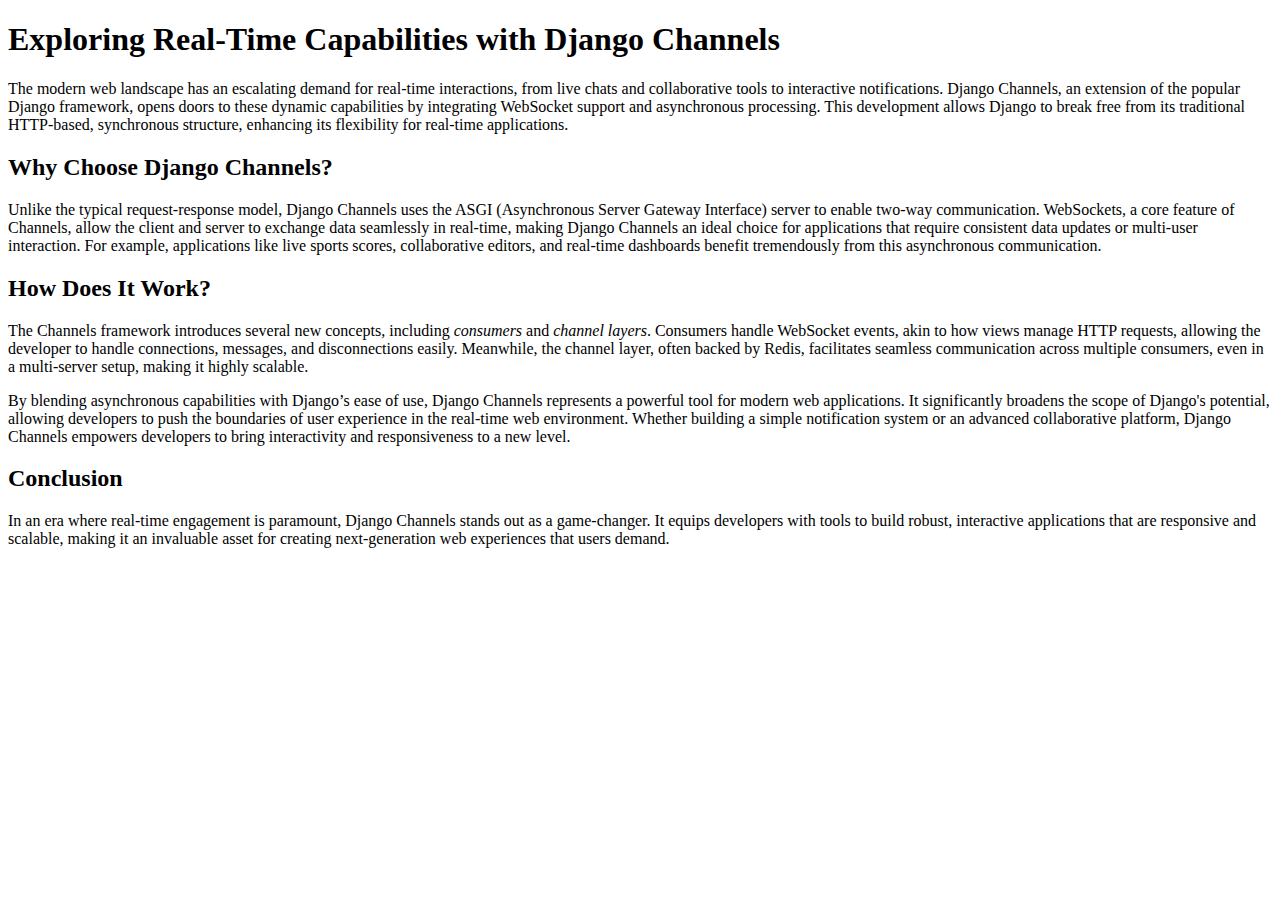
==== Blogs/27.10.2024.html @ a92da126 "Added some config files and published a new blog" ====
<!DOCTYPE html>
<html lang="en">
<head>
    <meta charset="UTF-8">
    <meta name="viewport" content="width=device-width, initial-scale=1.0">
    <title>Exploring Real-Time Capabilities with Django Channels</title>
    <link rel="stylesheet" href="../UI/style.css">
</head>
<body>
    <div class="center">
    <h1>Exploring Real-Time Capabilities with Django Channels</h1>
    
    <p>
        The modern web landscape has an escalating demand for real-time interactions,
        from live chats and collaborative tools to interactive notifications.
        Django Channels, an extension of the popular Django framework, opens doors to these dynamic capabilities by integrating WebSocket support and asynchronous processing.
        This development allows Django to break free from its traditional HTTP-based, synchronous structure, enhancing its flexibility for real-time applications.
    </p>
    
    <h2>Why Choose Django Channels?</h2>
    
    <p>
        Unlike the typical request-response model, Django Channels uses the ASGI (Asynchronous Server Gateway Interface) server to enable two-way communication.
        WebSockets, a core feature of Channels, allow the client and server to exchange data seamlessly in real-time, making Django Channels an ideal choice for applications that require consistent data updates or multi-user interaction.
        For example, applications like live sports scores, collaborative editors, and real-time dashboards benefit tremendously from this asynchronous communication.
    </p>

    <h2>How Does It Work?</h2>
    
    <p>
        The Channels framework introduces several new concepts, including <em>consumers</em> and <em>channel layers</em>. Consumers handle WebSocket events, akin to how views manage HTTP requests, allowing the developer to handle connections, messages, and disconnections easily.
        Meanwhile, the channel layer, often backed by Redis, facilitates seamless communication across multiple consumers, even in a multi-server setup, making it highly scalable.
    </p>
    
    <p>
        By blending asynchronous capabilities with Django’s ease of use, Django Channels represents a powerful tool for modern web applications.
        It significantly broadens the scope of Django's potential, allowing developers to push the boundaries of user experience in the real-time web environment.
        Whether building a simple notification system or an advanced collaborative platform, Django Channels empowers developers to bring interactivity and responsiveness to a new level.
    </p>
    
    <h2>Conclusion</h2>
    
    <p>
        In an era where real-time engagement is paramount, Django Channels stands out as a game-changer. It equips developers with tools to build robust, interactive applications that are responsive and scalable, making it an invaluable asset for creating next-generation web experiences that users demand.
    </p>
</div>
</body>
</html>
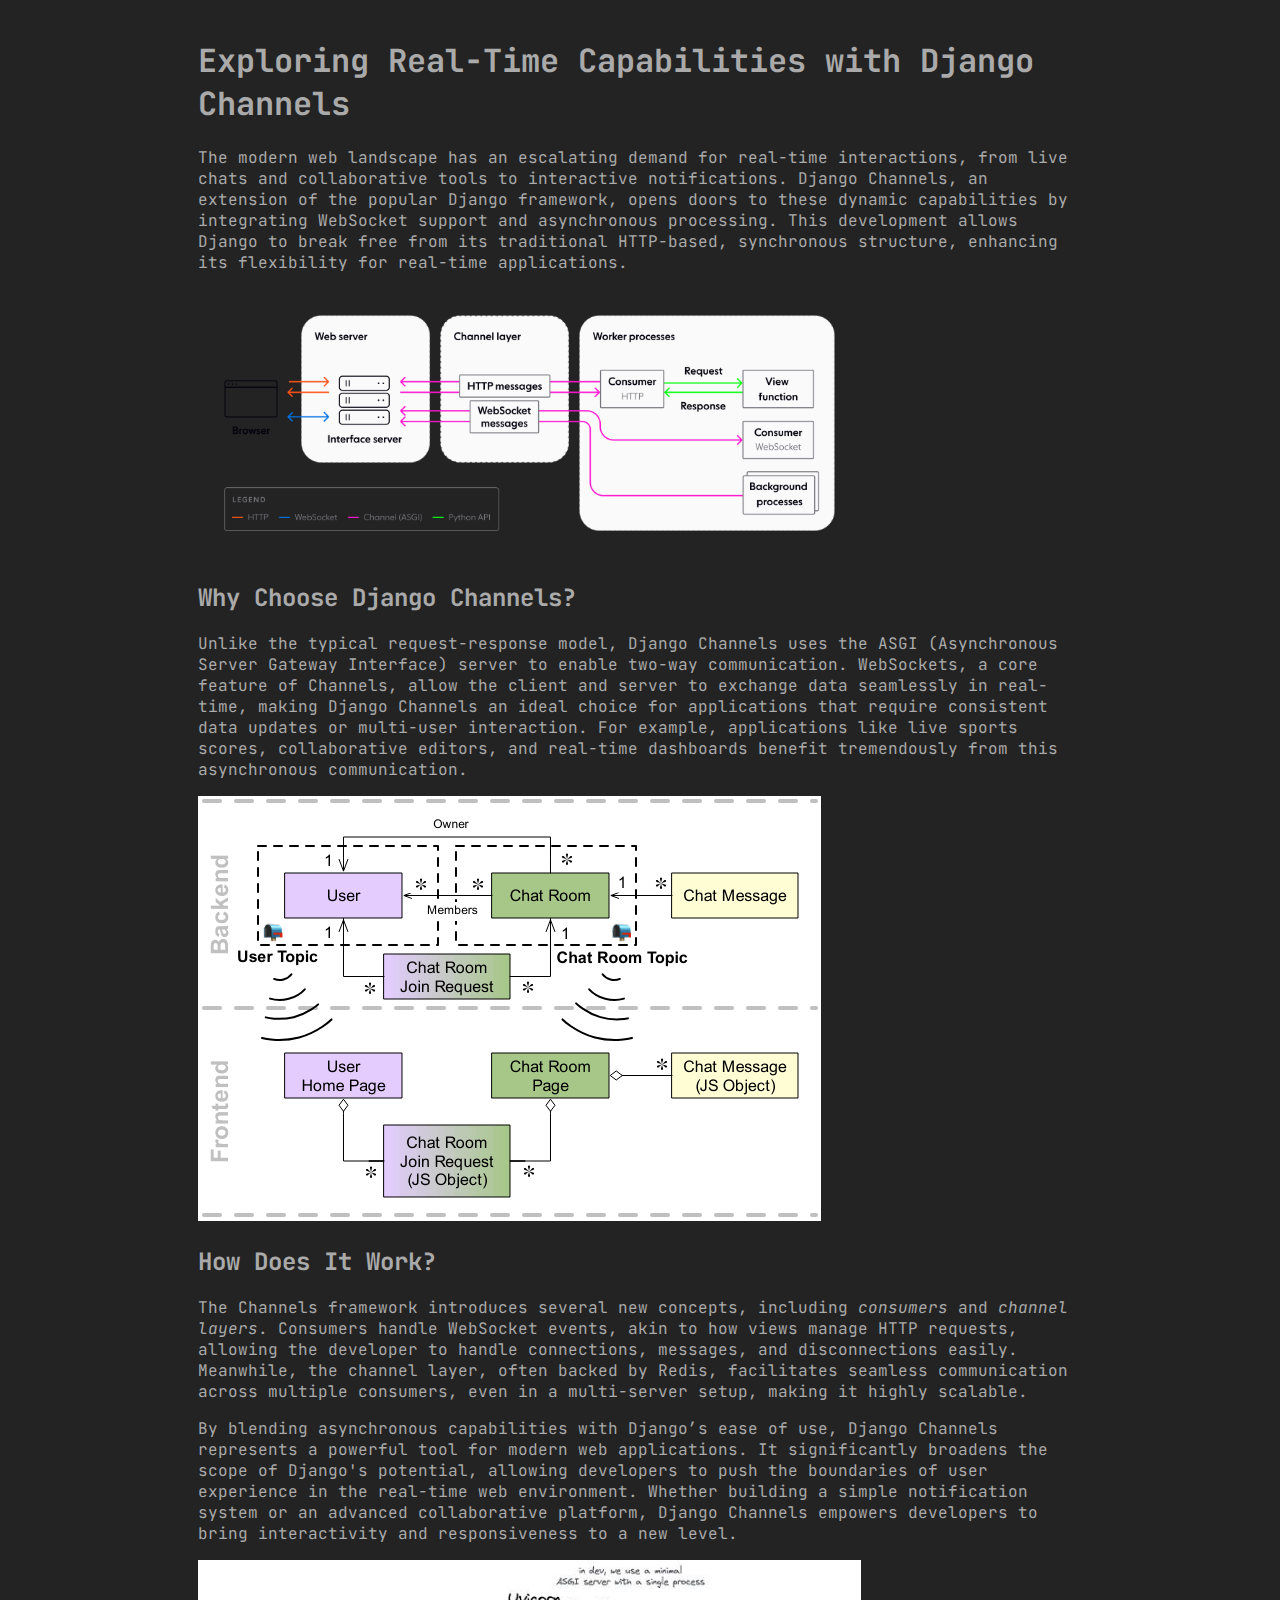
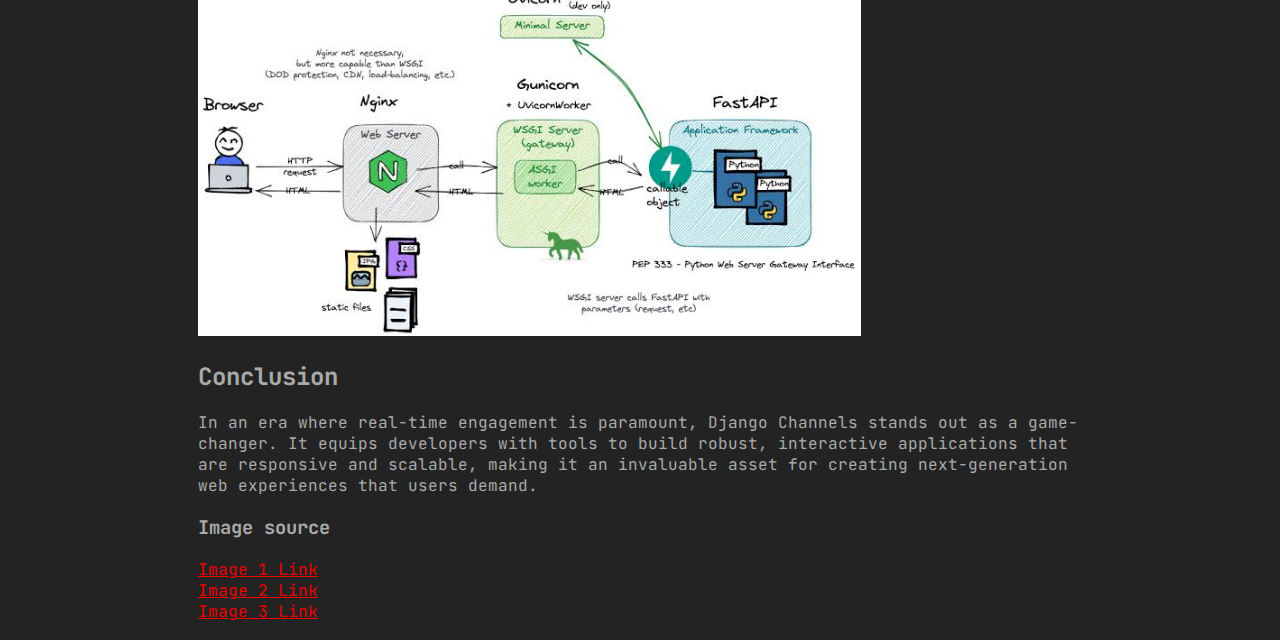
==== commit b6a2486e: "Added images to the blog and created an assets folder in Blogs folder" ====
--- a/Blogs/27.10.2024.html
+++ b/Blogs/27.10.2024.html
@@ -16,7 +16,7 @@
         Django Channels, an extension of the popular Django framework, opens doors to these dynamic capabilities by integrating WebSocket support and asynchronous processing.
         This development allows Django to break free from its traditional HTTP-based, synchronous structure, enhancing its flexibility for real-time applications.
     </p>
-    
+    <img src="Assets/Architecture.png" alt="Django Architecture">
     <h2>Why Choose Django Channels?</h2>
     
     <p>
@@ -24,7 +24,7 @@
         WebSockets, a core feature of Channels, allow the client and server to exchange data seamlessly in real-time, making Django Channels an ideal choice for applications that require consistent data updates or multi-user interaction.
         For example, applications like live sports scores, collaborative editors, and real-time dashboards benefit tremendously from this asynchronous communication.
     </p>
-
+    <img src="Assets/Djangofunction.png" alt="Django Functions">
     <h2>How Does It Work?</h2>
     
     <p>
@@ -37,12 +37,20 @@
         It significantly broadens the scope of Django's potential, allowing developers to push the boundaries of user experience in the real-time web environment.
         Whether building a simple notification system or an advanced collaborative platform, Django Channels empowers developers to bring interactivity and responsiveness to a new level.
     </p>
+    <img src="Assets/ServerCalls.jpeg" alt="Server calls">
     
     <h2>Conclusion</h2>
     
     <p>
         In an era where real-time engagement is paramount, Django Channels stands out as a game-changer. It equips developers with tools to build robust, interactive applications that are responsive and scalable, making it an invaluable asset for creating next-generation web experiences that users demand.
     </p>
+
+    <h3>Image source</h3>
+    <a href="https://ably.com/topic/what-is-django-channels">Image 1 Link</a><br>
+    <a href="https://dafoster.net/articles/2021/03/02/real-time-updates-in-django-with-websockets-channels-and-pub-sub/">Image 2 Link</a><br>
+    <a href="https://derlin.github.io/introduction-to-fastapi-and-celery/02-fastapi/">Image 3 Link</a><br>
+</div>
+</div>
 </div>
 </body>
 </html>
--- a/UI/style.css
+++ b/UI/style.css
@@ -0,0 +1,49 @@
+@import url('https://fonts.googleapis.com/css2?family=JetBrains+Mono:wght@200&display=swap');
+
+main {
+    font-family: 'JetBrains Mono', monospace;
+    max-width: 38rem;
+    padding: 2rem;
+ /*   margin: auto; */
+}
+
+body {
+    background-color: #232323;
+    color: #aaaaaa;
+    font-family: 'JetBrains Mono', monospace;
+}
+
+
+a, a:active, a:visited {
+    color: #EE0000;
+}
+
+.center {
+    margin: auto;
+    width: 70%;
+    padding: 10px;
+}
+
+img {  
+    max-width: 75%;  
+    height: auto;
+}
+
+code {
+  font-family: 'JetBrains Mono', monospace;
+  background-color: #121212;
+  color: #cccccc;
+  width: 60%;
+}
+
+pre {
+  white-space: pre-wrap;
+  font-family: 'JetBrains Mono', monospace;
+  background-color: #121212;
+  color: #bb0000;
+}
+
+video {
+    max-width: 100%;
+    height: auto;
+}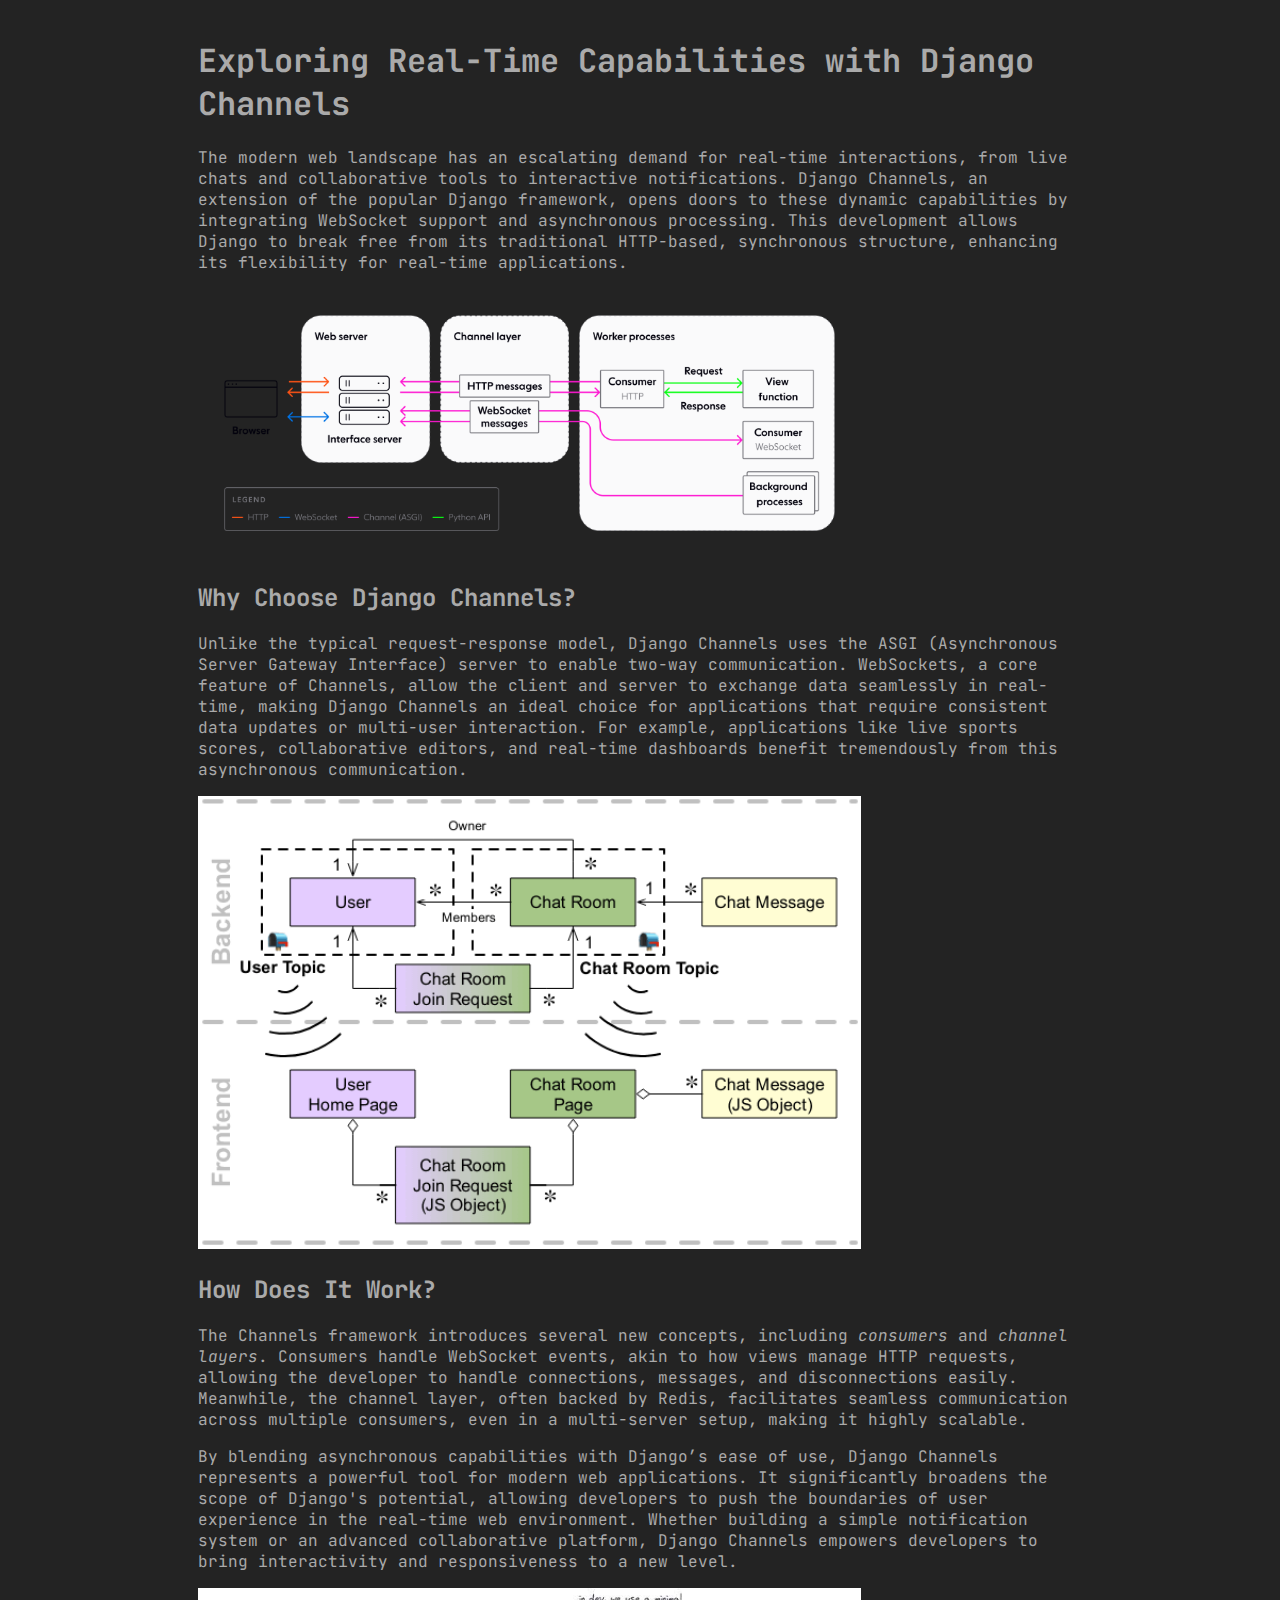
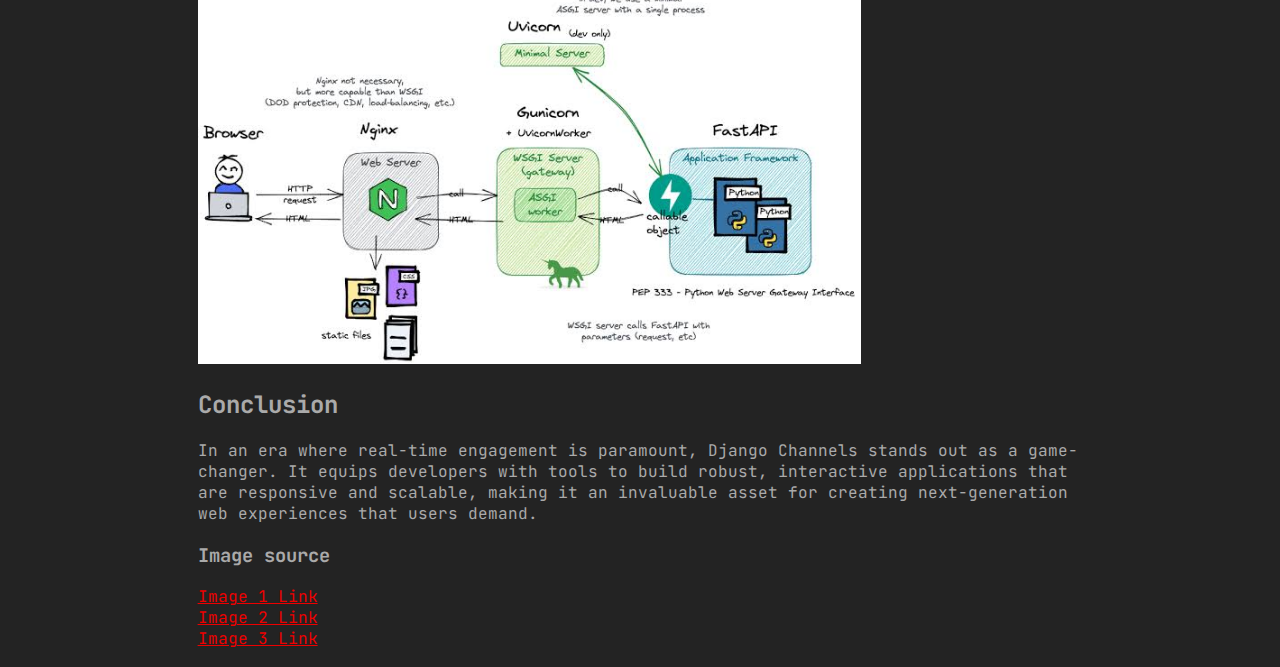
==== commit 95261052: "fixed the size of the image" ====
--- a/Blogs/27.10.2024.html
+++ b/Blogs/27.10.2024.html
@@ -16,7 +16,7 @@
         Django Channels, an extension of the popular Django framework, opens doors to these dynamic capabilities by integrating WebSocket support and asynchronous processing.
         This development allows Django to break free from its traditional HTTP-based, synchronous structure, enhancing its flexibility for real-time applications.
     </p>
-    <img src="Assets/Architecture.png" alt="Django Architecture">
+    <img src="Assets/Architecture.png" alt="Django Architecture" width="5900" height="6800">
     <h2>Why Choose Django Channels?</h2>
     
     <p>
@@ -24,7 +24,7 @@
         WebSockets, a core feature of Channels, allow the client and server to exchange data seamlessly in real-time, making Django Channels an ideal choice for applications that require consistent data updates or multi-user interaction.
         For example, applications like live sports scores, collaborative editors, and real-time dashboards benefit tremendously from this asynchronous communication.
     </p>
-    <img src="Assets/Djangofunction.png" alt="Django Functions">
+    <img src="Assets/Djangofunction.png" alt="Django Functions" width="5900" height="6800">
     <h2>How Does It Work?</h2>
     
     <p>
@@ -37,7 +37,7 @@
         It significantly broadens the scope of Django's potential, allowing developers to push the boundaries of user experience in the real-time web environment.
         Whether building a simple notification system or an advanced collaborative platform, Django Channels empowers developers to bring interactivity and responsiveness to a new level.
     </p>
-    <img src="Assets/ServerCalls.jpeg" alt="Server calls">
+    <img src="Assets/ServerCalls.jpeg" alt="Server calls" width="5900" height="6800">
     
     <h2>Conclusion</h2>
     
